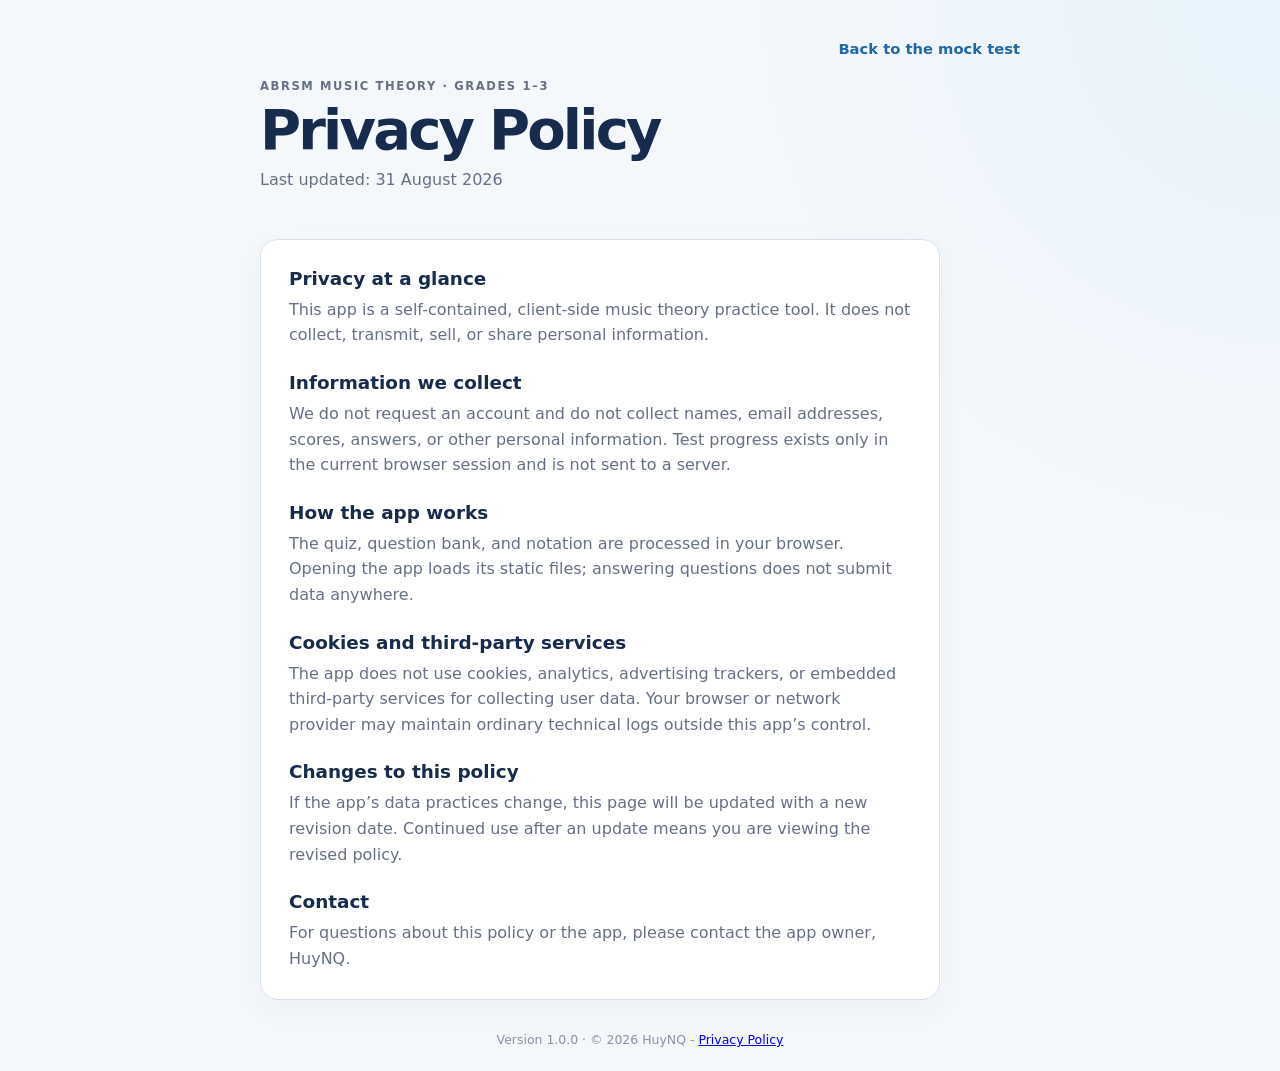
==== privacy-policy.html @ 424a358d "Add privacy policy and polished footer" ====
<!doctype html>
<html lang="en">
  <head>
    <meta charset="UTF-8" />
    <meta name="viewport" content="width=device-width, initial-scale=1.0" />
    <meta name="description" content="Privacy Policy for the ABRSM Music Theory Quiz." />
    <title>Privacy Policy · Music Theory Quiz</title>
    <link rel="stylesheet" href="styles.css" />
    <script src="app.js" defer></script>
  </head>
  <body>
    <main class="app-shell">
      <nav class="page-nav" aria-label="Primary navigation">
        <a class="text-link" href="index.html">Back to the mock test</a>
      </nav>
      <header class="bank-header">
        <p class="eyebrow">ABRSM MUSIC THEORY · GRADES 1–3</p>
        <h1>Privacy Policy</h1>
        <p>Last updated: 31 August 2026</p>
      </header>
      <article class="policy-content">
        <h2>Privacy at a glance</h2>
        <p>This app is a self-contained, client-side music theory practice tool. It does not collect, transmit, sell, or share personal information.</p>

        <h2>Information we collect</h2>
        <p>We do not request an account and do not collect names, email addresses, scores, answers, or other personal information. Test progress exists only in the current browser session and is not sent to a server.</p>

        <h2>How the app works</h2>
        <p>The quiz, question bank, and notation are processed in your browser. Opening the app loads its static files; answering questions does not submit data anywhere.</p>

        <h2>Cookies and third-party services</h2>
        <p>The app does not use cookies, analytics, advertising trackers, or embedded third-party services for collecting user data. Your browser or network provider may maintain ordinary technical logs outside this app’s control.</p>

        <h2>Changes to this policy</h2>
        <p>If the app’s data practices change, this page will be updated with a new revision date. Continued use after an update means you are viewing the revised policy.</p>

        <h2>Contact</h2>
        <p>For questions about this policy or the app, please contact the app owner, HuyNQ.</p>
      </article>
      <footer class="site-footer"><span data-app-version></span> · © 2026 HuyNQ - <a href="privacy-policy.html">Privacy Policy</a></footer>
    </main>
  </body>
</html>
---- styles.css ----
:root {
  color-scheme: light;
  --ink: #172b4d;
  --muted: #667085;
  --blue: #2367a8;
  --blue-dark: #174b7a;
  --blue-pale: #eaf3fb;
  --green: #147d64;
  --green-pale: #e8f7f1;
  --red: #b42318;
  --red-pale: #fff0ee;
  --line: #d9e2ec;
  --paper: #ffffff;
  --background: #f5f8fb;
  font-family: Inter, ui-sans-serif, system-ui, -apple-system, BlinkMacSystemFont, "Segoe UI", sans-serif;
}

* { box-sizing: border-box; }
body { margin: 0; min-width: 320px; background: radial-gradient(circle at top right, #e8f3fb 0, transparent 35rem), var(--background); color: var(--ink); }
.app-shell { width: min(760px, calc(100% - 32px)); margin: 0 auto; padding: 34px 0 24px; min-height: 100vh; display: flex; flex-direction: column; }
.site-header { display: flex; justify-content: space-between; align-items: flex-start; margin-bottom: 38px; }
.eyebrow { margin: 0 0 10px; color: var(--blue); font-size: 0.72rem; font-weight: 800; letter-spacing: 0.14em; }
h1, h2, p { margin-top: 0; }
h1 { margin-bottom: 0; font-size: clamp(2rem, 6vw, 3.5rem); line-height: 0.98; letter-spacing: -0.05em; }
.header-mark { display: grid; place-items: center; width: 48px; height: 48px; border-radius: 14px; background: var(--ink); color: #fff; font-size: 1.8rem; box-shadow: 0 12px 24px #172b4d24; }
.progress-row { display: flex; justify-content: space-between; gap: 16px; color: var(--muted); font-size: 0.88rem; font-weight: 700; margin-bottom: 10px; }
.category-selector { margin: -2px 0 16px; }
.category-selector-label { display: block; margin-bottom: 8px; color: var(--muted); font-size: 0.85rem; font-weight: 700; }
.category-buttons { display: flex; gap: 8px; }
.category-button { flex: 1; border: 1px solid var(--line); border-radius: 11px; background: #fff; color: var(--muted); padding: 11px 12px; font: inherit; font-size: 0.86rem; font-weight: 800; cursor: pointer; transition: border-color 160ms ease, background 160ms ease, color 160ms ease; }
.category-button:hover, .category-button:focus-visible { border-color: var(--blue); color: var(--blue-dark); outline: none; }
.category-button.active { border-color: var(--blue); background: var(--blue-pale); color: var(--blue-dark); }
.test-options { display: flex; align-items: center; justify-content: flex-end; gap: 14px; margin: -2px 0 16px; color: var(--muted); font-size: 0.85rem; font-weight: 700; }
.test-options label { display: flex; align-items: center; gap: 8px; }
.test-options select { border: 1px solid var(--line); border-radius: 10px; background: #fff; color: var(--ink); padding: 8px 10px; font: inherit; cursor: pointer; }
.test-options select:focus-visible { outline: 3px solid #55a3da66; outline-offset: 2px; }
.progress-track { height: 8px; overflow: hidden; border-radius: 999px; background: #dfe8f0; margin-bottom: 24px; }
.progress-bar { width: 6.67%; height: 100%; border-radius: inherit; background: linear-gradient(90deg, var(--blue), #55a3da); transition: width 260ms ease; }
.question-card { background: var(--paper); border: 1px solid var(--line); border-radius: 24px; padding: clamp(24px, 5vw, 44px); box-shadow: 0 18px 50px #1d35570f; }
.question-meta { display: flex; align-items: center; justify-content: space-between; color: var(--muted); font-size: 0.88rem; font-weight: 800; margin-bottom: 24px; }
.grade-badge { color: var(--blue-dark); background: var(--blue-pale); border-radius: 999px; padding: 7px 12px; }
.question-card h2 { max-width: 620px; margin-bottom: 28px; font-size: clamp(1.45rem, 4vw, 2.1rem); line-height: 1.18; letter-spacing: -0.03em; }
.answers { display: grid; gap: 12px; }
.answers.interval-answers { grid-template-columns: repeat(2, minmax(0, 1fr)); }
.answers.time-signature-answers { grid-template-columns: repeat(2, minmax(0, 1fr)); }
.answers.key-signature-answers { display: block; }
.answer-option { width: 100%; border: 1px solid var(--line); border-radius: 14px; background: #fff; color: var(--ink); padding: 16px 18px; text-align: left; font: inherit; font-size: 1rem; line-height: 1.35; cursor: pointer; transition: border-color 160ms ease, background 160ms ease, transform 160ms ease; }
.answer-option:hover:not(:disabled), .answer-option:focus-visible { border-color: var(--blue); background: #f7fbff; transform: translateY(-1px); outline: none; }
.answer-option.selected { border-color: var(--blue); background: var(--blue-pale); }
.answer-option.correct { border-color: var(--green); background: var(--green-pale); color: #0b5b49; }
.answer-option.incorrect { border-color: var(--red); background: var(--red-pale); color: #8c1d17; }
.answer-option:disabled { cursor: default; }
.interval-answer-option { display: grid; grid-template-columns: 28px minmax(0, 1fr); align-items: center; min-height: 112px; padding: 10px 16px; }
.time-signature-answer-option { display: grid; grid-template-columns: 28px minmax(0, 1fr); align-items: center; min-height: 112px; padding: 10px 16px; }
.answer-choice-label { align-self: start; padding-top: 8px; }
.answer-notation { min-width: 0; }
.answer-notation svg { display: block; max-width: 100%; height: auto; }
.time-signature-mark { position: relative; justify-self: center; display: inline-grid; grid-template-rows: repeat(2, auto); row-gap: 8px; align-items: center; min-width: 42px; color: currentColor; font-family: Georgia, 'Times New Roman', serif; font-size: 2.25rem; font-weight: 700; line-height: 0.78; text-align: center; }
.time-signature-mark.common-time, .time-signature-mark.alla-breve { display: block; font-size: 3.4rem; font-weight: 400; line-height: 1; }
.time-signature-mark.alla-breve::after { position: absolute; top: 4%; bottom: 4%; left: 54%; border-left: 2px solid currentColor; content: ''; }
.key-signature-builder { display: grid; gap: 16px; padding: 20px; border: 1px solid var(--line); border-radius: 14px; background: #fff; }
.key-signature-builder.correct { border-color: var(--green); background: var(--green-pale); }
.key-signature-builder.incorrect { border-color: var(--red); background: var(--red-pale); }
.key-signature-preview { overflow: hidden; border: 1px solid #e4eaf0; border-radius: 10px; background: #fbfcfd; padding: 4px 8px; color: var(--ink); }
.key-signature-preview svg { display: block; width: min(100%, 320px); height: auto; margin: 0 auto; }
.key-signature-preview line { stroke: currentColor; stroke-width: 1; }
.key-signature-clef { fill: currentColor; font-family: Bravura, 'Noto Music', 'Apple Symbols', serif; font-size: 117px; }
.key-signature-glyph { fill: currentColor; font-family: Georgia, 'Times New Roman', serif; font-size: 26px; font-weight: 700; text-anchor: middle; }
.key-signature-modes, .key-signature-notes { display: flex; flex-wrap: wrap; gap: 8px; }
.key-mode-button, .key-note-button { border: 1px solid var(--line); border-radius: 10px; background: #fff; color: var(--ink); padding: 9px 12px; font: inherit; font-weight: 800; cursor: pointer; }
.key-mode-button:hover:not(:disabled), .key-mode-button:focus-visible, .key-note-button:hover:not(:disabled), .key-note-button:focus-visible { border-color: var(--blue); background: #f7fbff; outline: none; }
.key-mode-button.selected, .key-note-button.selected { border-color: var(--blue); background: var(--blue-pale); color: var(--blue-dark); }
.key-mode-button:disabled, .key-note-button:disabled { cursor: default; }
.hide-time-signature .abcjs-time-signature, .hide-time-signature .time-signature { visibility: hidden; }
.feedback { min-height: 24px; margin: 18px 0 8px; color: var(--muted); font-size: 0.92rem; font-weight: 700; }
.feedback.good { color: var(--green); }
.feedback.bad { color: var(--red); }
.primary-button { border: 0; border-radius: 13px; background: var(--ink); color: #fff; padding: 15px 20px; font: inherit; font-weight: 800; cursor: pointer; transition: background 160ms ease, transform 160ms ease, opacity 160ms ease; }
.primary-button:hover:not(:disabled), .primary-button:focus-visible { background: var(--blue-dark); transform: translateY(-1px); outline: none; }
.primary-button:disabled { opacity: 0.45; cursor: not-allowed; }
.question-image-wrap, .question-notation-wrap { margin: -4px 0 28px; padding: 14px; border-radius: 14px; background: #fbfcfd; border: 1px solid #edf1f5; }
.question-image-wrap img { display: block; max-width: 100%; width: auto; max-height: 180px; object-fit: contain; }
.question-notation-wrap svg { display: block; max-width: 100%; height: auto; }
.question-notation-wrap .abcjs-staff path { shape-rendering: crispEdges; }
.question-notation-wrap .abcjs-notehead { paint-order: stroke; stroke: var(--paper); stroke-width: 1px; }
.hidden { display: none !important; }
.result-hero { padding: 16px 0 26px; }
.result-hero h2 { margin-bottom: 10px; font-size: clamp(2rem, 6vw, 3rem); letter-spacing: -0.05em; }
.result-summary { color: var(--muted); font-size: 1.05rem; }
.review-list { display: grid; gap: 14px; margin-bottom: 24px; }
.review-item { border: 1px solid var(--line); border-left: 4px solid var(--red); border-radius: 16px; padding: 18px; background: var(--paper); }
.review-item.correct-item { border-left-color: var(--green); }
.review-item h3 { margin: 0 0 12px; font-size: 1rem; line-height: 1.35; }
.review-item p { margin: 6px 0 0; color: var(--muted); font-size: 0.93rem; }
.review-item .review-explanation { margin-top: 12px; padding-top: 12px; border-top: 1px solid var(--line); }
.review-item strong { color: var(--ink); }
.review-image { display: block; max-width: min(100%, 240px); max-height: 130px; object-fit: contain; margin: 10px 0 14px; }
.review-notation { max-width: 280px; margin: 10px 0 14px; }
.review-notation svg { display: block; max-width: 100%; height: auto; }
.site-footer { margin-top: auto; padding-top: 32px; color: #8793a5; font-size: 0.78rem; text-align: center; }
.text-link { display: inline-block; margin-top: 6px; color: var(--blue); font-size: 0.92rem; font-weight: 800; text-decoration: none; }
.text-link:hover, .text-link:focus-visible { color: var(--blue-dark); text-decoration: underline; }
.page-nav { display: flex; justify-content: flex-end; margin-bottom: 22px; }
.bank-header { margin-bottom: 34px; }
.bank-header h1 { margin: 8px 0 12px; }
.bank-header p { max-width: 620px; color: var(--muted); }
.bank-section { margin: 0 0 42px; }
.bank-section h2 { margin: 0 0 16px; font-size: 1.45rem; }
.bank-list { display: grid; gap: 14px; }
.bank-item { padding: 22px; border: 1px solid var(--line); border-radius: 16px; background: var(--paper); box-shadow: 0 10px 28px #1d35570a; }
.bank-item h3 { margin: 0 0 12px; font-size: 1rem; line-height: 1.45; }
.bank-item p { margin: 8px 0 0; color: var(--muted); line-height: 1.55; }
.bank-item strong { color: var(--ink); }
.policy-content { max-width: 680px; padding: 28px; border: 1px solid var(--line); border-radius: 18px; background: var(--paper); box-shadow: 0 10px 28px #1d35570a; }
.policy-content h2 { margin: 0 0 8px; font-size: 1.15rem; }
.policy-content h2:not(:first-child) { margin-top: 24px; }
.policy-content p { margin: 0; color: var(--muted); line-height: 1.6; }
.bank-item img { display: block; max-width: min(100%, 440px); max-height: 200px; margin: 14px 0; object-fit: contain; }
@media (max-width: 520px) { .app-shell { width: min(100% - 22px, 760px); padding-top: 24px; } .site-header { margin-bottom: 28px; } .category-buttons { flex-direction: column; } .test-options { align-items: stretch; flex-direction: column; } .test-options label { justify-content: space-between; } .question-card { border-radius: 18px; padding: 22px 18px; } .answer-option { padding: 14px; } .answers.time-signature-answers { grid-template-columns: 1fr; } }
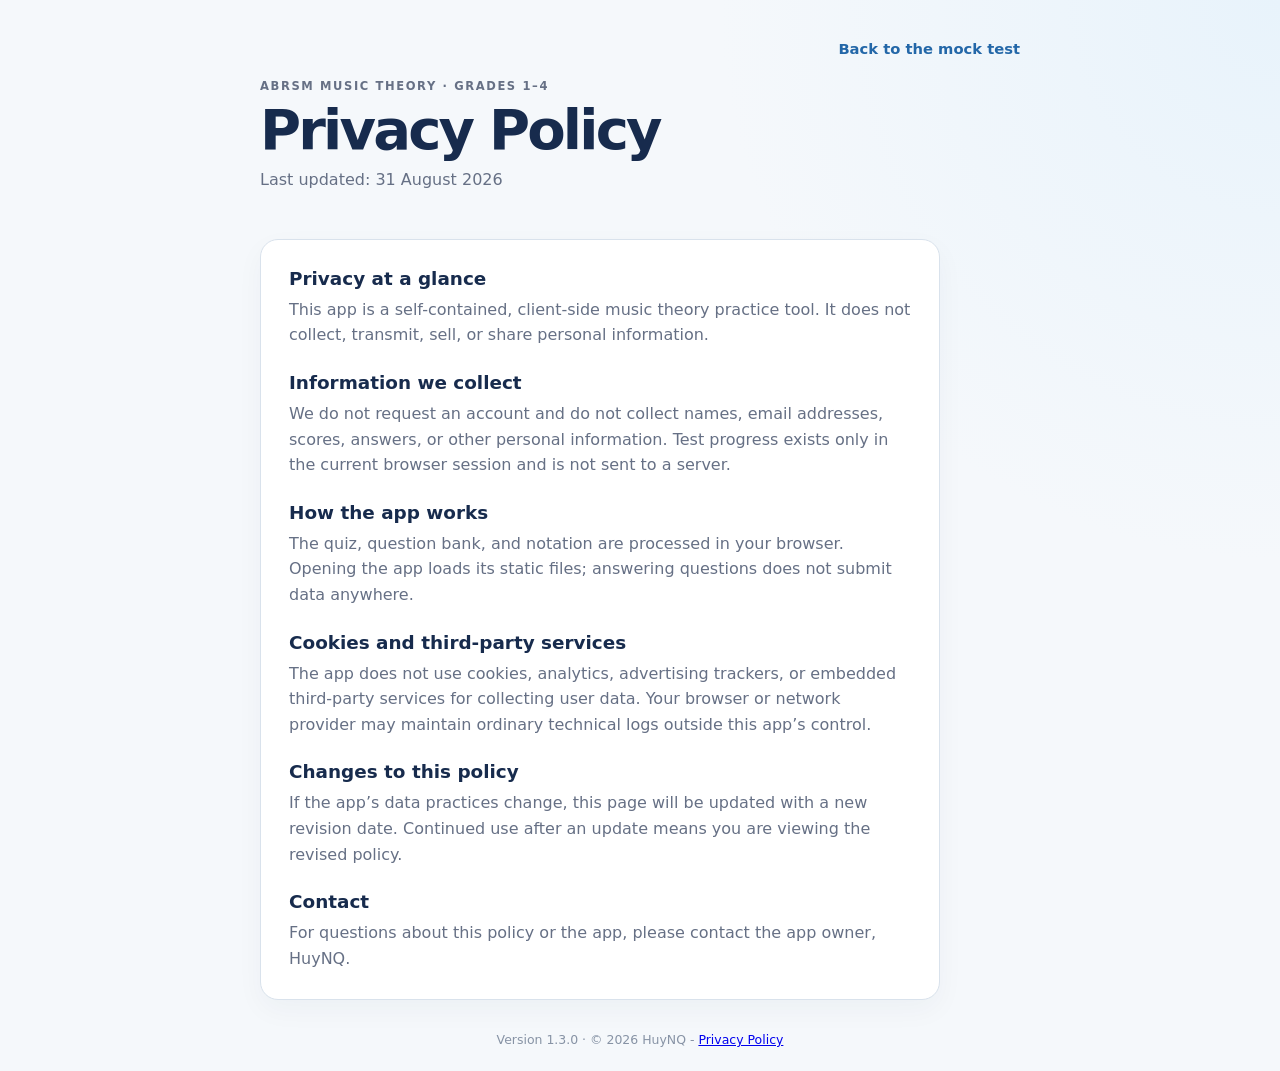
==== commit 23c752d3: "Add graded practice and Grade 4 terms" ====
--- a/privacy-policy.html
+++ b/privacy-policy.html
@@ -14,7 +14,7 @@
         <a class="text-link" href="index.html">Back to the mock test</a>
       </nav>
       <header class="bank-header">
-        <p class="eyebrow">ABRSM MUSIC THEORY · GRADES 1–3</p>
+        <p class="eyebrow">ABRSM MUSIC THEORY · GRADES 1–4</p>
         <h1>Privacy Policy</h1>
         <p>Last updated: 31 August 2026</p>
       </header>
--- a/styles.css
+++ b/styles.css
@@ -30,20 +30,39 @@
 .category-button { flex: 1; border: 1px solid var(--line); border-radius: 11px; background: #fff; color: var(--muted); padding: 11px 12px; font: inherit; font-size: 0.86rem; font-weight: 800; cursor: pointer; transition: border-color 160ms ease, background 160ms ease, color 160ms ease; }
 .category-button:hover, .category-button:focus-visible { border-color: var(--blue); color: var(--blue-dark); outline: none; }
 .category-button.active { border-color: var(--blue); background: var(--blue-pale); color: var(--blue-dark); }
+.category-button:disabled { cursor: not-allowed; opacity: 0.48; }
+.grade-selector { margin: -2px 0 16px; }
+.grade-selector-label { display: block; margin-bottom: 9px; color: var(--muted); font-size: 0.85rem; font-weight: 700; }
+.grade-dots { position: relative; display: flex; align-items: center; justify-content: space-between; width: min(100%, 330px); padding: 0 8px; }
+.grade-dots-line { position: absolute; top: 50%; right: 24px; left: 24px; z-index: 0; height: 2px; background: var(--line); transform: translateY(-50%); }
+.grade-dot { position: relative; z-index: 1; display: grid; place-items: center; width: 34px; height: 34px; border: 2px solid var(--line); border-radius: 50%; background: #fff; color: var(--muted); font: inherit; font-size: 0.8rem; font-weight: 800; cursor: pointer; transition: border-color 160ms ease, background 160ms ease, color 160ms ease, transform 160ms ease; }
+.grade-dot:hover, .grade-dot:focus-visible { border-color: var(--blue); color: var(--blue-dark); outline: none; transform: scale(1.08); }
+.grade-dot.active { border-color: var(--blue); background: var(--blue); color: #fff; box-shadow: 0 0 0 4px #2367a822; }
+.grade-selector-help { display: block; margin-top: 9px; color: var(--muted); font-size: 0.78rem; }
 .test-options { display: flex; align-items: center; justify-content: flex-end; gap: 14px; margin: -2px 0 16px; color: var(--muted); font-size: 0.85rem; font-weight: 700; }
 .test-options label { display: flex; align-items: center; gap: 8px; }
+.timer-toggle { cursor: pointer; }
+.timer-toggle input { accent-color: var(--blue); width: 16px; height: 16px; }
 .test-options select { border: 1px solid var(--line); border-radius: 10px; background: #fff; color: var(--ink); padding: 8px 10px; font: inherit; cursor: pointer; }
 .test-options select:focus-visible { outline: 3px solid #55a3da66; outline-offset: 2px; }
 .progress-track { height: 8px; overflow: hidden; border-radius: 999px; background: #dfe8f0; margin-bottom: 24px; }
 .progress-bar { width: 6.67%; height: 100%; border-radius: inherit; background: linear-gradient(90deg, var(--blue), #55a3da); transition: width 260ms ease; }
 .question-card { background: var(--paper); border: 1px solid var(--line); border-radius: 24px; padding: clamp(24px, 5vw, 44px); box-shadow: 0 18px 50px #1d35570f; }
 .question-meta { display: flex; align-items: center; justify-content: space-between; color: var(--muted); font-size: 0.88rem; font-weight: 800; margin-bottom: 24px; }
+.question-meta-right { display: flex; align-items: center; gap: 12px; }
+.question-timer { min-width: 42px; border-radius: 999px; background: var(--blue-pale); color: var(--blue-dark); padding: 7px 10px; text-align: center; font-variant-numeric: tabular-nums; }
+.question-timer.urgent { background: var(--red-pale); color: var(--red); }
 .grade-badge { color: var(--blue-dark); background: var(--blue-pale); border-radius: 999px; padding: 7px 12px; }
 .question-card h2 { max-width: 620px; margin-bottom: 28px; font-size: clamp(1.45rem, 4vw, 2.1rem); line-height: 1.18; letter-spacing: -0.03em; }
 .answers { display: grid; gap: 12px; }
 .answers.interval-answers { grid-template-columns: repeat(2, minmax(0, 1fr)); }
-.answers.time-signature-answers { grid-template-columns: repeat(2, minmax(0, 1fr)); }
+.answers.pitch-answers { grid-template-columns: repeat(4, minmax(0, 1fr)); }
+.answers.time-signature-answers { grid-template-columns: repeat(4, minmax(0, 1fr)); }
+.answers.time-classification-answers { grid-template-columns: repeat(2, minmax(0, 1fr)); }
+.answers.scale-identification-answers { grid-template-columns: repeat(2, minmax(0, 1fr)); }
+.answers.rest-identification-answers { display: block; }
 .answers.key-signature-answers { display: block; }
+.answers.tonic-triad-answers { display: block; }
 .answer-option { width: 100%; border: 1px solid var(--line); border-radius: 14px; background: #fff; color: var(--ink); padding: 16px 18px; text-align: left; font: inherit; font-size: 1rem; line-height: 1.35; cursor: pointer; transition: border-color 160ms ease, background 160ms ease, transform 160ms ease; }
 .answer-option:hover:not(:disabled), .answer-option:focus-visible { border-color: var(--blue); background: #f7fbff; transform: translateY(-1px); outline: none; }
 .answer-option.selected { border-color: var(--blue); background: var(--blue-pale); }
@@ -51,26 +70,59 @@
 .answer-option.incorrect { border-color: var(--red); background: var(--red-pale); color: #8c1d17; }
 .answer-option:disabled { cursor: default; }
 .interval-answer-option { display: grid; grid-template-columns: 28px minmax(0, 1fr); align-items: center; min-height: 112px; padding: 10px 16px; }
-.time-signature-answer-option { display: grid; grid-template-columns: 28px minmax(0, 1fr); align-items: center; min-height: 112px; padding: 10px 16px; }
+.pitch-answer-option { min-height: 58px; padding: 10px 6px; text-align: center; }
+.time-signature-answer-option { display: grid; grid-template-columns: 20px minmax(0, 1fr); align-items: center; min-height: 86px; padding: 8px; }
 .answer-choice-label { align-self: start; padding-top: 8px; }
 .answer-notation { min-width: 0; }
 .answer-notation svg { display: block; max-width: 100%; height: auto; }
-.time-signature-mark { position: relative; justify-self: center; display: inline-grid; grid-template-rows: repeat(2, auto); row-gap: 8px; align-items: center; min-width: 42px; color: currentColor; font-family: Georgia, 'Times New Roman', serif; font-size: 2.25rem; font-weight: 700; line-height: 0.78; text-align: center; }
-.time-signature-mark.common-time, .time-signature-mark.alla-breve { display: block; font-size: 3.4rem; font-weight: 400; line-height: 1; }
+.time-signature-mark { position: relative; justify-self: center; display: inline-grid; grid-template-rows: repeat(2, auto); row-gap: 6px; align-items: center; min-width: 34px; color: currentColor; font-family: Georgia, 'Times New Roman', serif; font-size: 1.8rem; font-weight: 700; line-height: 0.78; text-align: center; }
+.time-signature-mark.common-time, .time-signature-mark.alla-breve { display: block; font-size: 2.72rem; font-weight: 400; line-height: 1; }
 .time-signature-mark.alla-breve::after { position: absolute; top: 4%; bottom: 4%; left: 54%; border-left: 2px solid currentColor; content: ''; }
+.question-time-signature { display: grid; place-items: center; min-height: 150px; }
+.question-time-signature .time-signature-mark { font-size: 3.15rem; min-width: 58px; row-gap: 10px; }
+.question-time-signature .time-signature-mark.common-time, .question-time-signature .time-signature-mark.alla-breve { font-size: 4.75rem; }
 .key-signature-builder { display: grid; gap: 16px; padding: 20px; border: 1px solid var(--line); border-radius: 14px; background: #fff; }
 .key-signature-builder.correct { border-color: var(--green); background: var(--green-pale); }
 .key-signature-builder.incorrect { border-color: var(--red); background: var(--red-pale); }
 .key-signature-preview { overflow: hidden; border: 1px solid #e4eaf0; border-radius: 10px; background: #fbfcfd; padding: 4px 8px; color: var(--ink); }
-.key-signature-preview svg { display: block; width: min(100%, 320px); height: auto; margin: 0 auto; }
-.key-signature-preview line { stroke: currentColor; stroke-width: 1; }
-.key-signature-clef { fill: currentColor; font-family: Bravura, 'Noto Music', 'Apple Symbols', serif; font-size: 117px; }
-.key-signature-glyph { fill: currentColor; font-family: Georgia, 'Times New Roman', serif; font-size: 26px; font-weight: 700; text-anchor: middle; }
+.key-signature-preview svg { display: block; max-width: 100%; height: auto; }
 .key-signature-modes, .key-signature-notes { display: flex; flex-wrap: wrap; gap: 8px; }
 .key-mode-button, .key-note-button { border: 1px solid var(--line); border-radius: 10px; background: #fff; color: var(--ink); padding: 9px 12px; font: inherit; font-weight: 800; cursor: pointer; }
 .key-mode-button:hover:not(:disabled), .key-mode-button:focus-visible, .key-note-button:hover:not(:disabled), .key-note-button:focus-visible { border-color: var(--blue); background: #f7fbff; outline: none; }
 .key-mode-button.selected, .key-note-button.selected { border-color: var(--blue); background: var(--blue-pale); color: var(--blue-dark); }
 .key-mode-button:disabled, .key-note-button:disabled { cursor: default; }
+.tonic-triad-builder { display: grid; gap: 16px; padding: 20px; border: 1px solid var(--line); border-radius: 14px; background: #fff; }
+.tonic-triad-builder.correct { border-color: var(--green); background: var(--green-pale); }
+.tonic-triad-builder.incorrect { border-color: var(--red); background: var(--red-pale); }
+.triad-signature-controls { display: grid; gap: 10px; }
+.triad-chord-controls { display: grid; gap: 10px; margin: 0; padding-top: 16px; border-top: 1px solid var(--line); }
+.triad-chord-controls h3 { margin: 0; font-size: 1rem; }
+.triad-note-slots { display: grid; grid-template-columns: repeat(3, minmax(0, 1fr)); gap: 8px; }
+.triad-slot-button { min-height: 48px; border: 1px solid var(--line); border-radius: 10px; background: #fff; color: var(--ink); padding: 8px; font: inherit; font-size: 0.82rem; font-weight: 800; cursor: pointer; }
+.triad-slot-button.selected { border-color: var(--blue); background: var(--blue-pale); color: var(--blue-dark); }
+.triad-note-letters, .triad-accidental-controls { display: flex; flex-wrap: wrap; gap: 8px; }
+.triad-slot-button:hover:not(:disabled), .triad-slot-button:focus-visible { border-color: var(--blue); background: #f7fbff; outline: none; }
+.tonic-triad-builder button:disabled { cursor: default; }
+.rest-value-builder { display: grid; gap: 16px; }
+.rest-value-builder.correct, .rest-value-builder.incorrect { padding: 12px; border-radius: 12px; }
+.rest-value-builder.correct { border: 1px solid var(--green); background: var(--green-pale); }
+.rest-value-builder.incorrect { border: 1px solid var(--red); background: var(--red-pale); }
+.rest-answer-group { padding: 14px; border: 1px solid var(--line); border-radius: 14px; background: #fff; }
+.rest-answer-group h3 { margin: 0 0 8px; font-size: 1rem; }
+.rest-answer-controls { display: grid; grid-template-columns: minmax(0, 1fr) auto; align-items: center; gap: 7px; }
+.rest-duration-options { display: grid; grid-template-columns: repeat(5, minmax(0, 1fr)); gap: 6px; }
+.rest-duration-button, .rest-dot-button { border: 1px solid var(--line); border-radius: 10px; background: #fff; color: var(--ink); padding: 10px 8px; font: inherit; font-size: 0.86rem; font-weight: 800; cursor: pointer; }
+.rest-duration-button { min-height: 39px; display: flex; align-items: center; justify-content: center; padding: 3px; }
+.rest-choice-icon { display: grid; place-items: start center; width: 32px; height: 28px; overflow: hidden; }
+.rest-choice-icon img { display: block; width: 32px; height: auto; max-width: none; }
+.rest-choice-icon--quaver img { width: auto; height: 35px; }
+.rest-choice-icon--semiquaver img { width: auto; height: 34px; }
+.rest-duration-button:hover:not(:disabled), .rest-duration-button:focus-visible, .rest-dot-button:hover:not(:disabled), .rest-dot-button:focus-visible { border-color: var(--blue); background: #f7fbff; outline: none; }
+.rest-duration-button.selected, .rest-dot-button.selected { border-color: var(--blue); background: var(--blue-pale); color: var(--blue-dark); }
+.rest-dot-button { align-self: stretch; min-width: 31px; padding: 3px 6px; }
+.rest-dot-symbol { font-size: 1.35rem; line-height: 0.7; }
+.rest-duration-button:disabled, .rest-dot-button:disabled { cursor: default; }
+.question-notation-wrap .abcjs-chord { fill: var(--blue-dark); font-weight: 800; }
 .hide-time-signature .abcjs-time-signature, .hide-time-signature .time-signature { visibility: hidden; }
 .feedback { min-height: 24px; margin: 18px 0 8px; color: var(--muted); font-size: 0.92rem; font-weight: 700; }
 .feedback.good { color: var(--green); }
@@ -116,4 +168,5 @@
 .policy-content h2:not(:first-child) { margin-top: 24px; }
 .policy-content p { margin: 0; color: var(--muted); line-height: 1.6; }
 .bank-item img { display: block; max-width: min(100%, 440px); max-height: 200px; margin: 14px 0; object-fit: contain; }
-@media (max-width: 520px) { .app-shell { width: min(100% - 22px, 760px); padding-top: 24px; } .site-header { margin-bottom: 28px; } .category-buttons { flex-direction: column; } .test-options { align-items: stretch; flex-direction: column; } .test-options label { justify-content: space-between; } .question-card { border-radius: 18px; padding: 22px 18px; } .answer-option { padding: 14px; } .answers.time-signature-answers { grid-template-columns: 1fr; } }
+@media (max-width: 620px) { .rest-duration-options { grid-template-columns: repeat(2, minmax(0, 1fr)); } }
+@media (max-width: 520px) { .app-shell { width: min(100% - 22px, 760px); padding-top: 24px; } .site-header { margin-bottom: 28px; } .category-buttons { flex-direction: column; } .test-options { align-items: stretch; flex-direction: column; } .test-options label { justify-content: space-between; } .question-card { border-radius: 18px; padding: 22px 18px; } .answer-option { padding: 14px; } .pitch-answer-option, .time-signature-answer-option { padding: 6px 4px; } .answers.scale-identification-answers { grid-template-columns: 1fr; } }
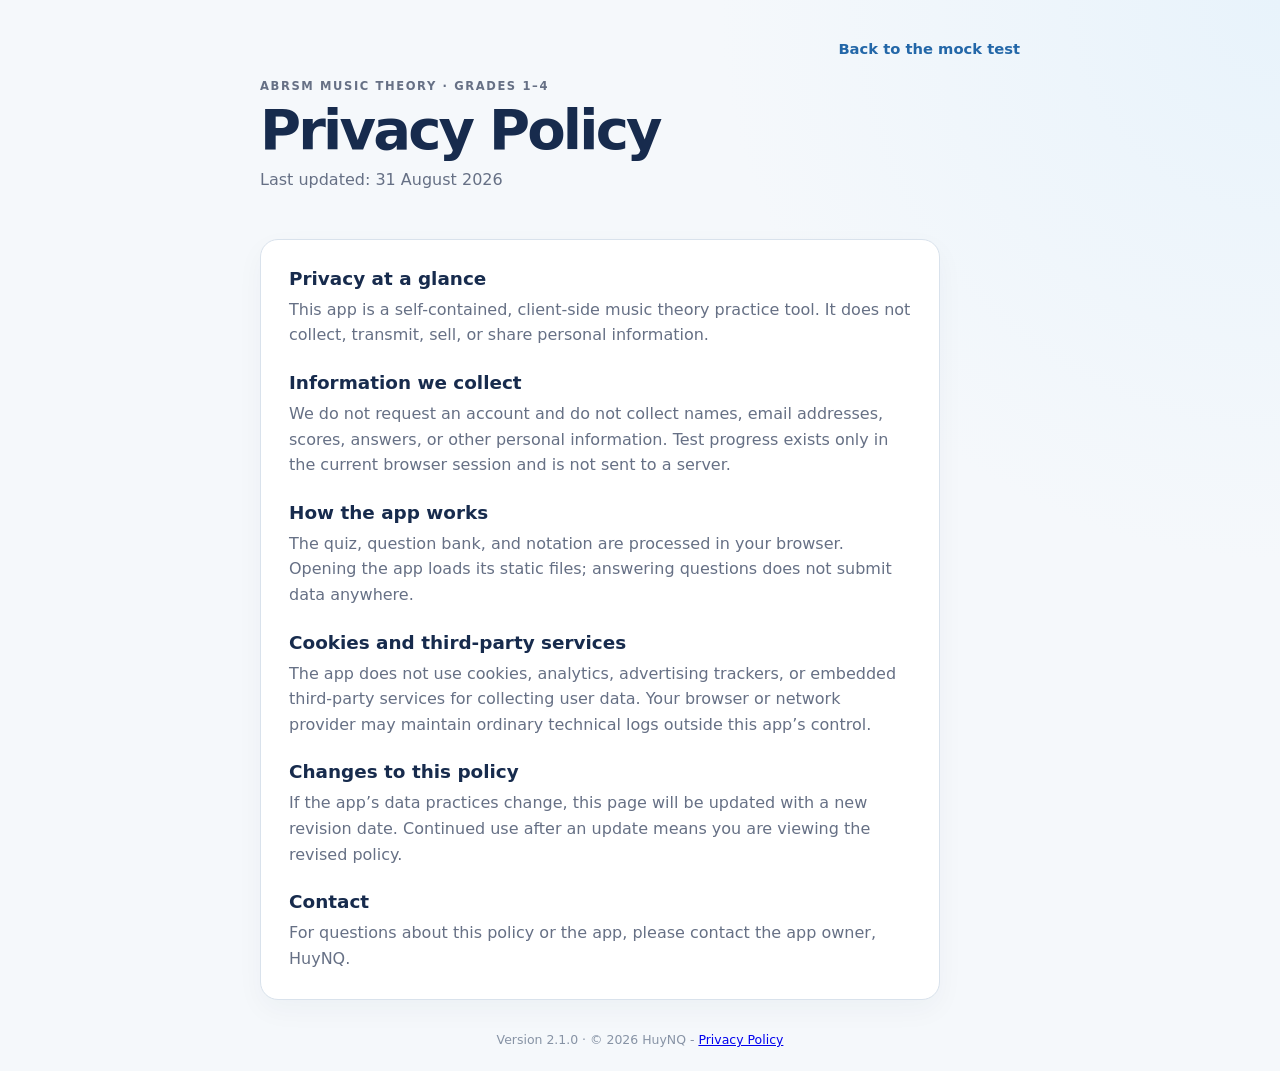
==== commit a67011f5: "Update terms and signs question graphics" ====
--- a/privacy-policy.html
+++ b/privacy-policy.html
@@ -5,8 +5,8 @@
     <meta name="viewport" content="width=device-width, initial-scale=1.0" />
     <meta name="description" content="Privacy Policy for the ABRSM Music Theory Quiz." />
     <title>Privacy Policy · Music Theory Quiz</title>
-    <link rel="stylesheet" href="styles.css" />
-    <script src="app.js" defer></script>
+    <link rel="stylesheet" href="styles.css?v=2.1.0" />
+    <script src="app.js?v=2.1.0-slur" defer></script>
   </head>
   <body>
     <main class="app-shell">
--- a/styles.css
+++ b/styles.css
@@ -18,11 +18,27 @@
 * { box-sizing: border-box; }
 body { margin: 0; min-width: 320px; background: radial-gradient(circle at top right, #e8f3fb 0, transparent 35rem), var(--background); color: var(--ink); }
 .app-shell { width: min(760px, calc(100% - 32px)); margin: 0 auto; padding: 34px 0 24px; min-height: 100vh; display: flex; flex-direction: column; }
-.site-header { display: flex; justify-content: space-between; align-items: flex-start; margin-bottom: 38px; }
+.site-header { display: flex; justify-content: space-between; align-items: flex-start; margin-bottom: 38px; gap: 20px; }
+.header-main { display: flex; min-width: 0; align-items: flex-start; gap: 12px; }
+.header-main > svg { display: none !important; width: 0; height: 0; }
+.header-tools { display: flex; align-items: flex-start; gap: 14px; }
+.settings-link { display: grid; flex: 0 0 auto; place-items: center; width: 40px; height: 40px; margin-top: 1px; border: 1px solid var(--line); border-radius: 12px; background: #fff; color: var(--muted); cursor: pointer; transition: border-color 160ms ease, background 160ms ease, color 160ms ease, transform 160ms ease; }
+.settings-link svg { width: 20px; height: 20px; fill: currentColor; }
+.settings-link:hover, .settings-link:focus-visible { border-color: var(--blue); background: var(--blue-pale); color: var(--blue-dark); outline: none; transform: translateY(-1px); }
 .eyebrow { margin: 0 0 10px; color: var(--blue); font-size: 0.72rem; font-weight: 800; letter-spacing: 0.14em; }
 h1, h2, p { margin-top: 0; }
 h1 { margin-bottom: 0; font-size: clamp(2rem, 6vw, 3.5rem); line-height: 0.98; letter-spacing: -0.05em; }
 .header-mark { display: grid; place-items: center; width: 48px; height: 48px; border-radius: 14px; background: var(--ink); color: #fff; font-size: 1.8rem; box-shadow: 0 12px 24px #172b4d24; }
+.header-nav { display: flex; flex-wrap: wrap; gap: 0 14px; align-items: center; }
+.header-nav .nav-link { border: 0; background: transparent; padding: 0; color: var(--blue); font: inherit; font-size: 0.92rem; font-weight: 800; cursor: pointer; }
+.auth-panel { display: flex; min-width: 190px; flex-direction: column; align-items: flex-end; gap: 7px; }
+.auth-status { max-width: 220px; color: var(--muted); font-size: 0.78rem; font-weight: 800; text-align: right; }
+.google-signin { min-height: 40px; }
+.secondary-button { border: 1px solid var(--line); border-radius: 9px; background: #fff; color: var(--ink); padding: 7px 11px; font: inherit; font-size: 0.78rem; font-weight: 800; cursor: pointer; }
+.secondary-button:hover, .secondary-button:focus-visible { border-color: var(--blue); color: var(--blue-dark); outline: none; }
+.auth-message { max-width: 250px; margin: 0; color: var(--muted); font-size: 0.72rem; line-height: 1.3; text-align: right; }
+.auth-message.error { color: var(--red); }
+.auth-message.success { color: var(--green); }
 .progress-row { display: flex; justify-content: space-between; gap: 16px; color: var(--muted); font-size: 0.88rem; font-weight: 700; margin-bottom: 10px; }
 .category-selector { margin: -2px 0 16px; }
 .category-selector-label { display: block; margin-bottom: 8px; color: var(--muted); font-size: 0.85rem; font-weight: 700; }
@@ -39,15 +55,46 @@
 .grade-dot:hover, .grade-dot:focus-visible { border-color: var(--blue); color: var(--blue-dark); outline: none; transform: scale(1.08); }
 .grade-dot.active { border-color: var(--blue); background: var(--blue); color: #fff; box-shadow: 0 0 0 4px #2367a822; }
 .grade-selector-help { display: block; margin-top: 9px; color: var(--muted); font-size: 0.78rem; }
-.test-options { display: flex; align-items: center; justify-content: flex-end; gap: 14px; margin: -2px 0 16px; color: var(--muted); font-size: 0.85rem; font-weight: 700; }
+.test-options { display: flex; flex-direction: column; align-items: flex-end; justify-content: center; gap: 8px; margin: 0; color: var(--muted); font-size: 0.85rem; font-weight: 700; }
 .test-options label { display: flex; align-items: center; gap: 8px; }
 .timer-toggle { cursor: pointer; }
 .timer-toggle input { accent-color: var(--blue); width: 16px; height: 16px; }
 .test-options select { border: 1px solid var(--line); border-radius: 10px; background: #fff; color: var(--ink); padding: 8px 10px; font: inherit; cursor: pointer; }
 .test-options select:focus-visible { outline: 3px solid #55a3da66; outline-offset: 2px; }
+.settings-toolbar { margin-bottom: 20px; }
+.back-button { border: 0; background: transparent; color: var(--blue); padding: 0; font: inherit; font-size: 0.9rem; font-weight: 800; cursor: pointer; }
+.back-button:hover, .back-button:focus-visible { color: var(--blue-dark); text-decoration: underline; outline: none; }
+.settings-heading { margin-bottom: 24px; }
+.settings-heading h2 { margin: 0 0 8px; font-size: clamp(2rem, 6vw, 3rem); letter-spacing: -0.05em; }
+.settings-heading p:last-child { margin: 0; color: var(--muted); }
+.settings-card { display: grid; gap: 26px; padding: clamp(22px, 5vw, 34px); border: 1px solid var(--line); border-radius: 20px; background: var(--paper); box-shadow: 0 18px 50px #1d35570f; }
+.settings-card .grade-selector { margin: 0; }
+.settings-card .grade-dots { width: min(100%, 420px); }
+.settings-card .test-options { align-items: flex-start; justify-content: flex-start; padding-top: 18px; border-top: 1px solid var(--line); }
+.settings-note { margin: 0; color: var(--muted); font-size: 0.82rem; line-height: 1.45; }
+.history-toolbar { margin-bottom: 20px; }
+.history-heading { margin-bottom: 24px; }
+.history-heading h2 { margin: 0 0 8px; font-size: clamp(2rem, 6vw, 3rem); letter-spacing: -0.05em; }
+.history-heading p:last-child { margin: 0; color: var(--muted); }
+.history-list { display: grid; gap: 14px; }
+.history-empty { padding: 26px; border: 1px dashed var(--line); border-radius: 16px; background: var(--paper); color: var(--muted); }
+.history-empty h3 { margin: 0 0 8px; color: var(--ink); font-size: 1.05rem; }
+.history-empty p { margin: 0; line-height: 1.5; }
+.history-card { position: relative; }
+.history-card .history-tag { display: inline-block; margin-top: 12px; border-radius: 999px; background: var(--red-pale); color: var(--red); padding: 5px 9px; font-size: 0.72rem; font-weight: 800; }
+.history-notation { max-width: min(100%, 420px); }
+.skill-card { display: grid; gap: 15px; padding: 20px; border: 1px solid var(--line); border-radius: 16px; background: var(--paper); box-shadow: 0 10px 28px #1d35570a; }
+.skill-card-heading { display: flex; justify-content: space-between; align-items: flex-start; gap: 16px; }
+.skill-card-heading h3 { margin: 0; font-size: 1.05rem; line-height: 1.35; }
+.skill-card-heading p { margin: 3px 0 0; color: var(--muted); font-size: 0.82rem; text-align: right; }
+.skill-metrics { display: flex; flex-wrap: wrap; gap: 8px 18px; color: var(--muted); font-size: 0.86rem; }
+.skill-metrics strong { color: var(--ink); font-size: 1.05rem; }
+.history-action { justify-self: start; }
 .progress-track { height: 8px; overflow: hidden; border-radius: 999px; background: #dfe8f0; margin-bottom: 24px; }
 .progress-bar { width: 6.67%; height: 100%; border-radius: inherit; background: linear-gradient(90deg, var(--blue), #55a3da); transition: width 260ms ease; }
-.question-card { background: var(--paper); border: 1px solid var(--line); border-radius: 24px; padding: clamp(24px, 5vw, 44px); box-shadow: 0 18px 50px #1d35570f; }
+.question-card { background: var(--paper); border: 1px solid var(--line); border-radius: 24px; padding: clamp(24px, 5vw, 44px); box-shadow: 0 18px 50px #1d35570f; transition: border-color 120ms ease, box-shadow 120ms ease; }
+.question-card.answer-flash-correct { border-color: var(--green); box-shadow: 0 0 0 3px var(--green-pale), 0 18px 50px #1d35570f; }
+.question-card.answer-flash-incorrect { border-color: var(--red); box-shadow: 0 0 0 3px var(--red-pale), 0 18px 50px #1d35570f; }
 .question-meta { display: flex; align-items: center; justify-content: space-between; color: var(--muted); font-size: 0.88rem; font-weight: 800; margin-bottom: 24px; }
 .question-meta-right { display: flex; align-items: center; gap: 12px; }
 .question-timer { min-width: 42px; border-radius: 999px; background: var(--blue-pale); color: var(--blue-dark); padding: 7px 10px; text-align: center; font-variant-numeric: tabular-nums; }
@@ -58,6 +105,7 @@
 .answers.interval-answers { grid-template-columns: repeat(2, minmax(0, 1fr)); }
 .answers.pitch-answers { grid-template-columns: repeat(4, minmax(0, 1fr)); }
 .answers.time-signature-answers { grid-template-columns: repeat(4, minmax(0, 1fr)); }
+.answers.irregular-division-answers { grid-template-columns: repeat(2, minmax(0, 1fr)); }
 .answers.time-classification-answers { grid-template-columns: repeat(2, minmax(0, 1fr)); }
 .answers.scale-identification-answers { grid-template-columns: repeat(2, minmax(0, 1fr)); }
 .answers.rest-identification-answers { display: block; }
@@ -72,6 +120,7 @@
 .interval-answer-option { display: grid; grid-template-columns: 28px minmax(0, 1fr); align-items: center; min-height: 112px; padding: 10px 16px; }
 .pitch-answer-option { min-height: 58px; padding: 10px 6px; text-align: center; }
 .time-signature-answer-option { display: grid; grid-template-columns: 20px minmax(0, 1fr); align-items: center; min-height: 86px; padding: 8px; }
+.irregular-division-answer-option { min-height: 70px; padding: 12px 14px; font-size: clamp(0.9rem, 2.4vw, 1rem); }
 .answer-choice-label { align-self: start; padding-top: 8px; }
 .answer-notation { min-width: 0; }
 .answer-notation svg { display: block; max-width: 100%; height: auto; }
@@ -124,18 +173,22 @@
 .rest-duration-button:disabled, .rest-dot-button:disabled { cursor: default; }
 .question-notation-wrap .abcjs-chord { fill: var(--blue-dark); font-weight: 800; }
 .hide-time-signature .abcjs-time-signature, .hide-time-signature .time-signature { visibility: hidden; }
-.feedback { min-height: 24px; margin: 18px 0 8px; color: var(--muted); font-size: 0.92rem; font-weight: 700; }
+.feedback { display: none; min-height: 24px; margin: 18px 0 8px; color: var(--muted); font-size: 0.92rem; font-weight: 700; }
 .feedback.good { color: var(--green); }
 .feedback.bad { color: var(--red); }
 .primary-button { border: 0; border-radius: 13px; background: var(--ink); color: #fff; padding: 15px 20px; font: inherit; font-weight: 800; cursor: pointer; transition: background 160ms ease, transform 160ms ease, opacity 160ms ease; }
+.question-card > .primary-button { margin-top: 20px; }
 .primary-button:hover:not(:disabled), .primary-button:focus-visible { background: var(--blue-dark); transform: translateY(-1px); outline: none; }
 .primary-button:disabled { opacity: 0.45; cursor: not-allowed; }
-.question-image-wrap, .question-notation-wrap { margin: -4px 0 28px; padding: 14px; border-radius: 14px; background: #fbfcfd; border: 1px solid #edf1f5; }
+.question-image-wrap, .question-notation-wrap { margin: -4px 0 28px; padding: 14px; border-radius: 14px; background: #fbfcfd; border: 1px solid #edf1f5; min-width: 0; }
 .question-image-wrap img { display: block; max-width: 100%; width: auto; max-height: 180px; object-fit: contain; }
-.question-notation-wrap svg { display: block; max-width: 100%; height: auto; }
+.question-notation-wrap { overflow-x: auto; overflow-y: visible; -webkit-overflow-scrolling: touch; }
+.question-notation-wrap > div { min-width: 0; width: 100%; }
+.question-notation-wrap svg { display: block; width: 100%; max-width: 100%; height: auto; }
 .question-notation-wrap .abcjs-staff path { shape-rendering: crispEdges; }
 .question-notation-wrap .abcjs-notehead { paint-order: stroke; stroke: var(--paper); stroke-width: 1px; }
 .hidden { display: none !important; }
+.visually-hidden { position: absolute; width: 1px; height: 1px; padding: 0; margin: -1px; overflow: hidden; clip: rect(0, 0, 0, 0); white-space: nowrap; border: 0; }
 .result-hero { padding: 16px 0 26px; }
 .result-hero h2 { margin-bottom: 10px; font-size: clamp(2rem, 6vw, 3rem); letter-spacing: -0.05em; }
 .result-summary { color: var(--muted); font-size: 1.05rem; }
@@ -156,8 +209,14 @@
 .bank-header { margin-bottom: 34px; }
 .bank-header h1 { margin: 8px 0 12px; }
 .bank-header p { max-width: 620px; color: var(--muted); }
-.bank-section { margin: 0 0 42px; }
-.bank-section h2 { margin: 0 0 16px; font-size: 1.45rem; }
+.bank-tabs { display: flex; gap: 8px; overflow-x: auto; margin: 0 0 20px; padding: 2px; scrollbar-width: thin; }
+.bank-tab { flex: 1 0 102px; border: 1px solid var(--line); border-radius: 999px; background: #fff; color: var(--muted); padding: 10px 14px; font: inherit; font-size: 0.86rem; font-weight: 800; cursor: pointer; }
+.bank-tab:hover, .bank-tab:focus-visible { border-color: var(--blue); color: var(--blue-dark); outline: none; }
+.bank-tab[aria-selected="true"] { border-color: var(--blue); background: var(--blue); color: #fff; }
+.bank-panel { margin: 0 0 42px; }
+.bank-panel h2 { margin: 0; font-size: 1.45rem; }
+.bank-count { margin: 6px 0 16px; color: var(--muted); font-size: 0.88rem; font-weight: 700; }
+.bank-empty { margin: 0; padding: 22px; border: 1px dashed var(--line); border-radius: 16px; background: #fff; color: var(--muted); }
 .bank-list { display: grid; gap: 14px; }
 .bank-item { padding: 22px; border: 1px solid var(--line); border-radius: 16px; background: var(--paper); box-shadow: 0 10px 28px #1d35570a; }
 .bank-item h3 { margin: 0 0 12px; font-size: 1rem; line-height: 1.45; }
@@ -169,4 +228,6 @@
 .policy-content p { margin: 0; color: var(--muted); line-height: 1.6; }
 .bank-item img { display: block; max-width: min(100%, 440px); max-height: 200px; margin: 14px 0; object-fit: contain; }
 @media (max-width: 620px) { .rest-duration-options { grid-template-columns: repeat(2, minmax(0, 1fr)); } }
-@media (max-width: 520px) { .app-shell { width: min(100% - 22px, 760px); padding-top: 24px; } .site-header { margin-bottom: 28px; } .category-buttons { flex-direction: column; } .test-options { align-items: stretch; flex-direction: column; } .test-options label { justify-content: space-between; } .question-card { border-radius: 18px; padding: 22px 18px; } .answer-option { padding: 14px; } .pitch-answer-option, .time-signature-answer-option { padding: 6px 4px; } .answers.scale-identification-answers { grid-template-columns: 1fr; } }
+@media (max-width: 720px) { .settings-card .test-options { margin-top: 0; } }
+@media (max-width: 560px) { .site-header { align-items: flex-start; } .header-tools { align-items: flex-start; gap: 8px; } .auth-panel { min-width: 0; } .auth-status, .auth-message { max-width: 160px; font-size: 0.68rem; } .header-mark { width: 40px; height: 40px; font-size: 1.5rem; } .header-nav { gap: 0 10px; } .header-nav .nav-link { font-size: 0.82rem; } .skill-card-heading { display: block; } .skill-card-heading p { margin-top: 6px; text-align: left; } }
+@media (max-width: 520px) { .app-shell { width: min(100% - 22px, 760px); padding-top: 24px; } .site-header { margin-bottom: 28px; } .category-buttons { flex-direction: column; } .test-options { align-items: stretch; flex-direction: column; } .test-options label { justify-content: space-between; } .question-card { border-radius: 18px; padding: 22px 18px; } .answer-option { padding: 14px; } .pitch-answer-option, .time-signature-answer-option { padding: 6px 4px; } .answers.scale-identification-answers { grid-template-columns: 1fr; } .irregular-division-answer-option { padding: 10px 12px; } }
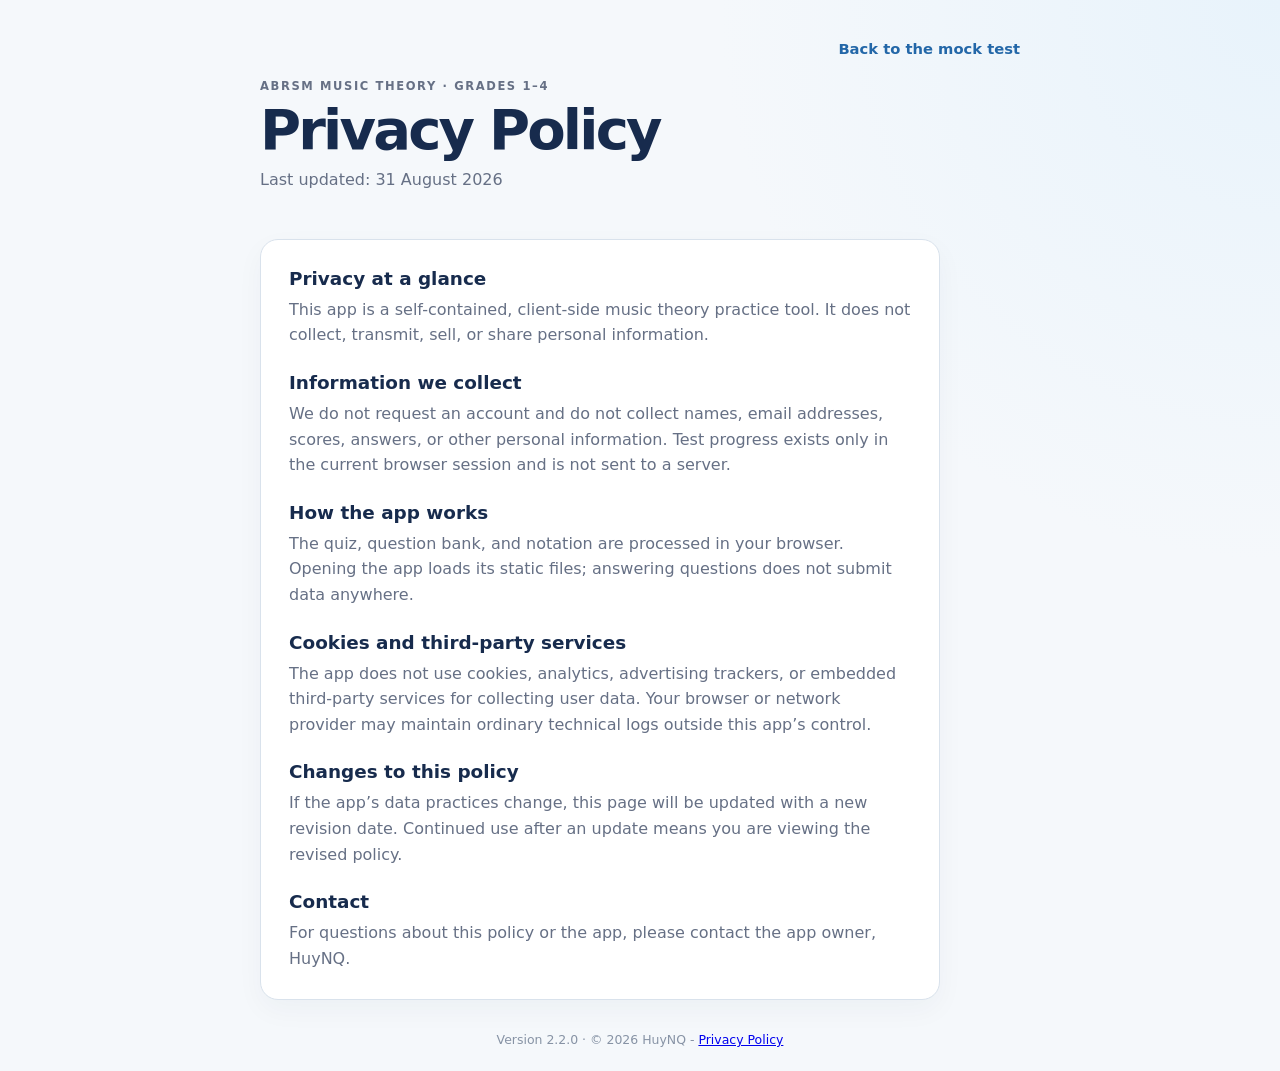
==== commit bdd2ae32: "Add explanation-first practice mode" ====
--- a/privacy-policy.html
+++ b/privacy-policy.html
@@ -5,8 +5,8 @@
     <meta name="viewport" content="width=device-width, initial-scale=1.0" />
     <meta name="description" content="Privacy Policy for the ABRSM Music Theory Quiz." />
     <title>Privacy Policy · Music Theory Quiz</title>
-    <link rel="stylesheet" href="styles.css?v=2.1.0" />
-    <script src="app.js?v=2.1.0-slur" defer></script>
+    <link rel="stylesheet" href="styles.css?v=2.2.0" />
+    <script src="app.js?v=2.2.0" defer></script>
   </head>
   <body>
     <main class="app-shell">
--- a/styles.css
+++ b/styles.css
@@ -72,6 +72,24 @@
 .settings-card .grade-dots { width: min(100%, 420px); }
 .settings-card .test-options { align-items: flex-start; justify-content: flex-start; padding-top: 18px; border-top: 1px solid var(--line); }
 .settings-note { margin: 0; color: var(--muted); font-size: 0.82rem; line-height: 1.45; }
+.practice-mode-setting { display: flex; align-items: center; justify-content: space-between; gap: 20px; padding-top: 18px; border-top: 1px solid var(--line); }
+.practice-mode-copy { display: grid; gap: 4px; }
+.practice-mode-copy strong { color: var(--ink); font-size: 0.94rem; }
+.practice-mode-copy span { color: var(--muted); font-size: 0.86rem; line-height: 1.4; }
+.setting-switch { display: inline-flex; flex: 0 0 auto; align-items: center; gap: 9px; border: 0; background: transparent; color: var(--muted); padding: 4px 0 4px 8px; font: inherit; font-size: 0.82rem; font-weight: 800; cursor: pointer; }
+.setting-switch-track { display: inline-flex; align-items: center; width: 42px; height: 24px; padding: 3px; border-radius: 999px; background: #a0a9b8; transition: background 160ms ease; }
+.setting-switch-thumb { width: 18px; height: 18px; border-radius: 50%; background: #fff; box-shadow: 0 1px 3px #0002; transition: transform 160ms ease; }
+.setting-switch.active { color: var(--blue-dark); }
+.setting-switch.active .setting-switch-track { background: var(--blue); }
+.setting-switch.active .setting-switch-thumb { transform: translateX(18px); }
+.setting-switch:focus-visible { outline: 3px solid #55a3da66; outline-offset: 3px; border-radius: 6px; }
+.practice-explanation { margin-top: 16px; padding: clamp(20px, 4vw, 28px); border: 1px solid var(--line); border-radius: 20px; background: var(--paper); box-shadow: 0 18px 50px #1d35570f; }
+.practice-explanation h2 { margin: 0 0 12px; font-size: 1.35rem; }
+.practice-result-good { color: var(--green); }
+.practice-result-bad { color: var(--red); }
+.practice-explanation p { margin-bottom: 10px; line-height: 1.55; }
+.practice-explanation-copy { margin-bottom: 0; }
+.practice-explanation .primary-button { margin-top: 18px; }
 .history-toolbar { margin-bottom: 20px; }
 .history-heading { margin-bottom: 24px; }
 .history-heading h2 { margin: 0 0 8px; font-size: clamp(2rem, 6vw, 3rem); letter-spacing: -0.05em; }
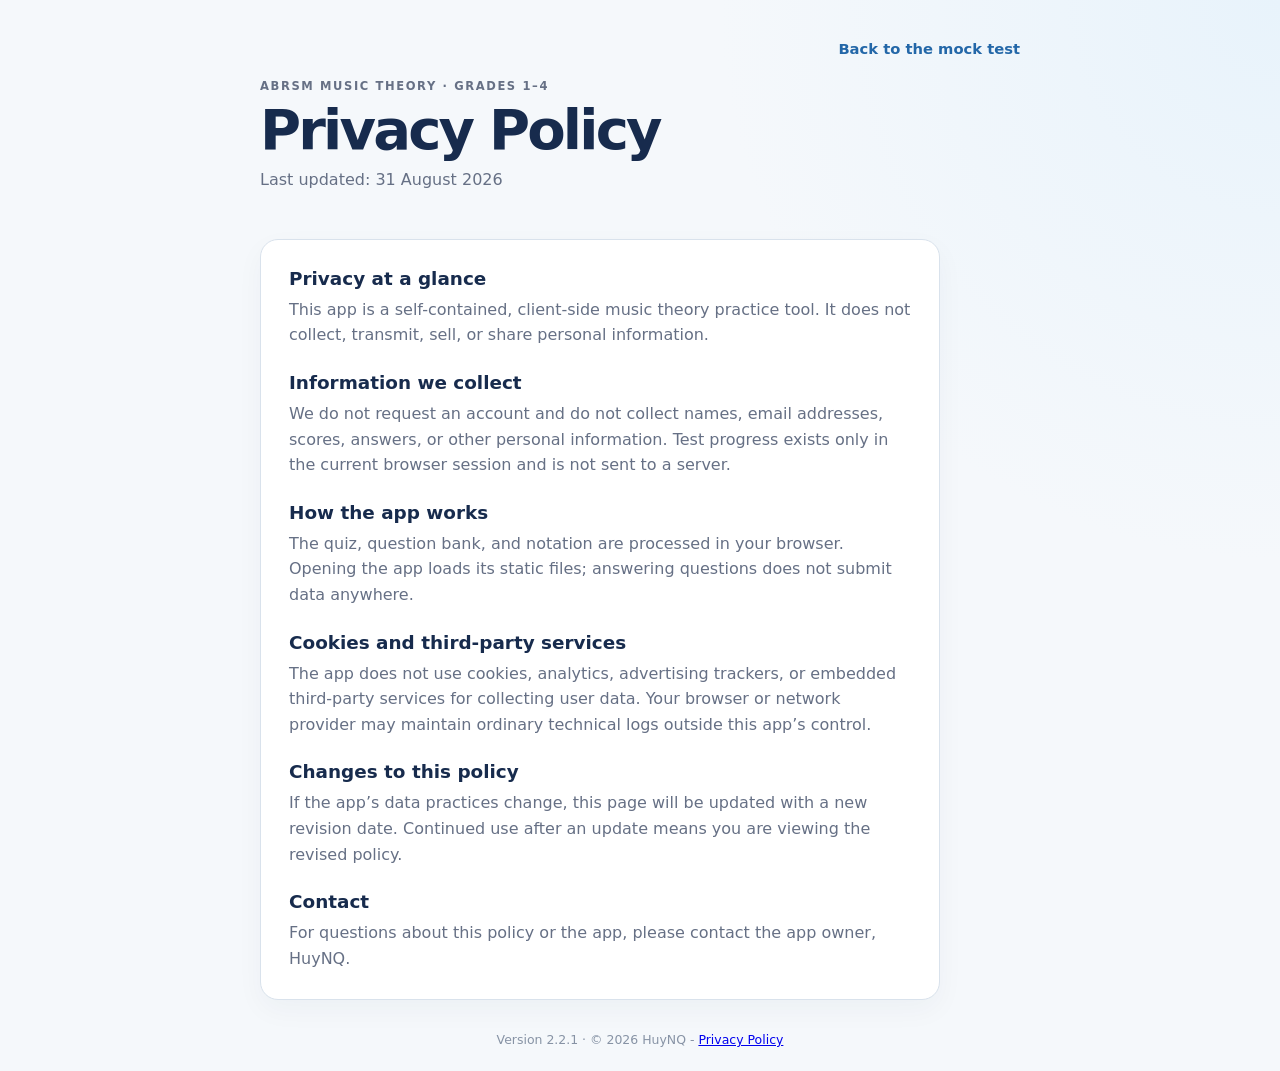
==== commit 5e39e6ce: "Release v2.2.1: notation visibility and app modules" ====
--- a/privacy-policy.html
+++ b/privacy-policy.html
@@ -5,8 +5,13 @@
     <meta name="viewport" content="width=device-width, initial-scale=1.0" />
     <meta name="description" content="Privacy Policy for the ABRSM Music Theory Quiz." />
     <title>Privacy Policy · Music Theory Quiz</title>
-    <link rel="stylesheet" href="styles.css?v=2.2.0" />
-    <script src="app.js?v=2.2.0" defer></script>
+    <link rel="stylesheet" href="styles.css?v=2.2.1" />
+    <script type="module">
+      import { APP_VERSION } from './js/config.js';
+      document.querySelectorAll('[data-app-version]').forEach((element) => {
+        element.textContent = APP_VERSION;
+      });
+    </script>
   </head>
   <body>
     <main class="app-shell">
--- a/styles.css
+++ b/styles.css
@@ -141,7 +141,7 @@
 .irregular-division-answer-option { min-height: 70px; padding: 12px 14px; font-size: clamp(0.9rem, 2.4vw, 1rem); }
 .answer-choice-label { align-self: start; padding-top: 8px; }
 .answer-notation { min-width: 0; }
-.answer-notation svg { display: block; max-width: 100%; height: auto; }
+.answer-notation svg, .question-notation-wrap svg, .review-notation svg, .key-signature-preview svg { display: block; max-width: 100%; height: auto; }
 .time-signature-mark { position: relative; justify-self: center; display: inline-grid; grid-template-rows: repeat(2, auto); row-gap: 6px; align-items: center; min-width: 34px; color: currentColor; font-family: Georgia, 'Times New Roman', serif; font-size: 1.8rem; font-weight: 700; line-height: 0.78; text-align: center; }
 .time-signature-mark.common-time, .time-signature-mark.alla-breve { display: block; font-size: 2.72rem; font-weight: 400; line-height: 1; }
 .time-signature-mark.alla-breve::after { position: absolute; top: 4%; bottom: 4%; left: 54%; border-left: 2px solid currentColor; content: ''; }
@@ -152,7 +152,6 @@
 .key-signature-builder.correct { border-color: var(--green); background: var(--green-pale); }
 .key-signature-builder.incorrect { border-color: var(--red); background: var(--red-pale); }
 .key-signature-preview { overflow: hidden; border: 1px solid #e4eaf0; border-radius: 10px; background: #fbfcfd; padding: 4px 8px; color: var(--ink); }
-.key-signature-preview svg { display: block; max-width: 100%; height: auto; }
 .key-signature-modes, .key-signature-notes { display: flex; flex-wrap: wrap; gap: 8px; }
 .key-mode-button, .key-note-button { border: 1px solid var(--line); border-radius: 10px; background: #fff; color: var(--ink); padding: 9px 12px; font: inherit; font-weight: 800; cursor: pointer; }
 .key-mode-button:hover:not(:disabled), .key-mode-button:focus-visible, .key-note-button:hover:not(:disabled), .key-note-button:focus-visible { border-color: var(--blue); background: #f7fbff; outline: none; }
@@ -202,9 +201,7 @@
 .question-image-wrap img { display: block; max-width: 100%; width: auto; max-height: 180px; object-fit: contain; }
 .question-notation-wrap { overflow-x: auto; overflow-y: visible; -webkit-overflow-scrolling: touch; }
 .question-notation-wrap > div { min-width: 0; width: 100%; }
-.question-notation-wrap svg { display: block; width: 100%; max-width: 100%; height: auto; }
-.question-notation-wrap .abcjs-staff path { shape-rendering: crispEdges; }
-.question-notation-wrap .abcjs-notehead { paint-order: stroke; stroke: var(--paper); stroke-width: 1px; }
+.question-notation-wrap .abcjs-staff path, .answer-notation .abcjs-staff path, .review-notation .abcjs-staff path, .key-signature-preview .abcjs-staff path { stroke: currentColor; stroke-width: 0.5px; }
 .hidden { display: none !important; }
 .visually-hidden { position: absolute; width: 1px; height: 1px; padding: 0; margin: -1px; overflow: hidden; clip: rect(0, 0, 0, 0); white-space: nowrap; border: 0; }
 .result-hero { padding: 16px 0 26px; }
@@ -219,7 +216,6 @@
 .review-item strong { color: var(--ink); }
 .review-image { display: block; max-width: min(100%, 240px); max-height: 130px; object-fit: contain; margin: 10px 0 14px; }
 .review-notation { max-width: 280px; margin: 10px 0 14px; }
-.review-notation svg { display: block; max-width: 100%; height: auto; }
 .site-footer { margin-top: auto; padding-top: 32px; color: #8793a5; font-size: 0.78rem; text-align: center; }
 .text-link { display: inline-block; margin-top: 6px; color: var(--blue); font-size: 0.92rem; font-weight: 800; text-decoration: none; }
 .text-link:hover, .text-link:focus-visible { color: var(--blue-dark); text-decoration: underline; }
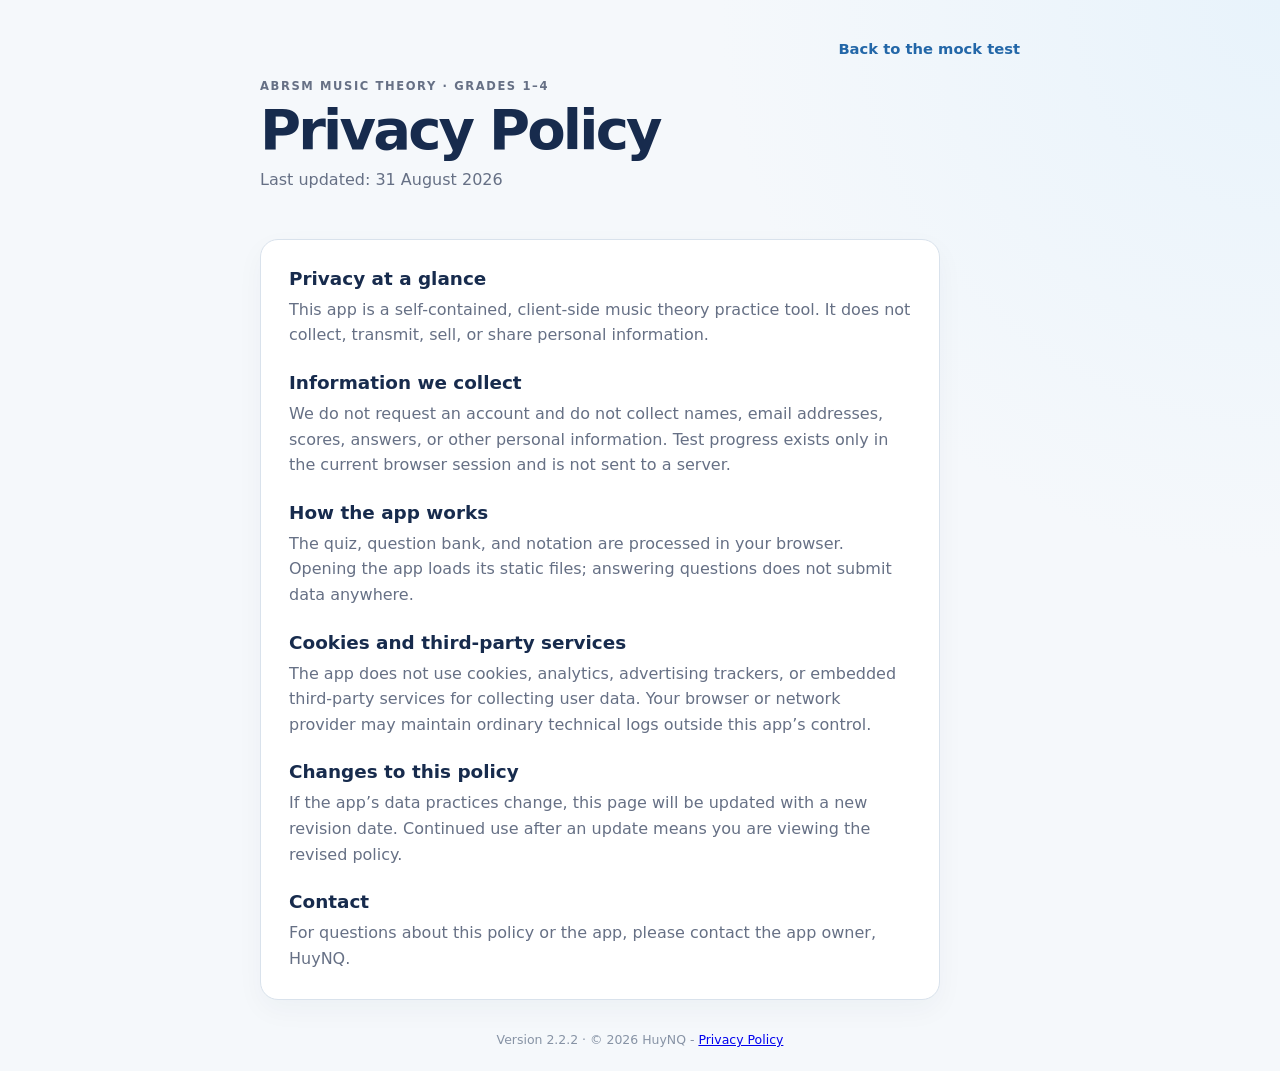
==== commit 1c714fd5: "Release v2.2.2: restore practice history views" ====
--- a/privacy-policy.html
+++ b/privacy-policy.html
@@ -5,7 +5,7 @@
     <meta name="viewport" content="width=device-width, initial-scale=1.0" />
     <meta name="description" content="Privacy Policy for the ABRSM Music Theory Quiz." />
     <title>Privacy Policy · Music Theory Quiz</title>
-    <link rel="stylesheet" href="styles.css?v=2.2.1" />
+    <link rel="stylesheet" href="styles.css?v=2.2.2" />
     <script type="module">
       import { APP_VERSION } from './js/config.js';
       document.querySelectorAll('[data-app-version]').forEach((element) => {
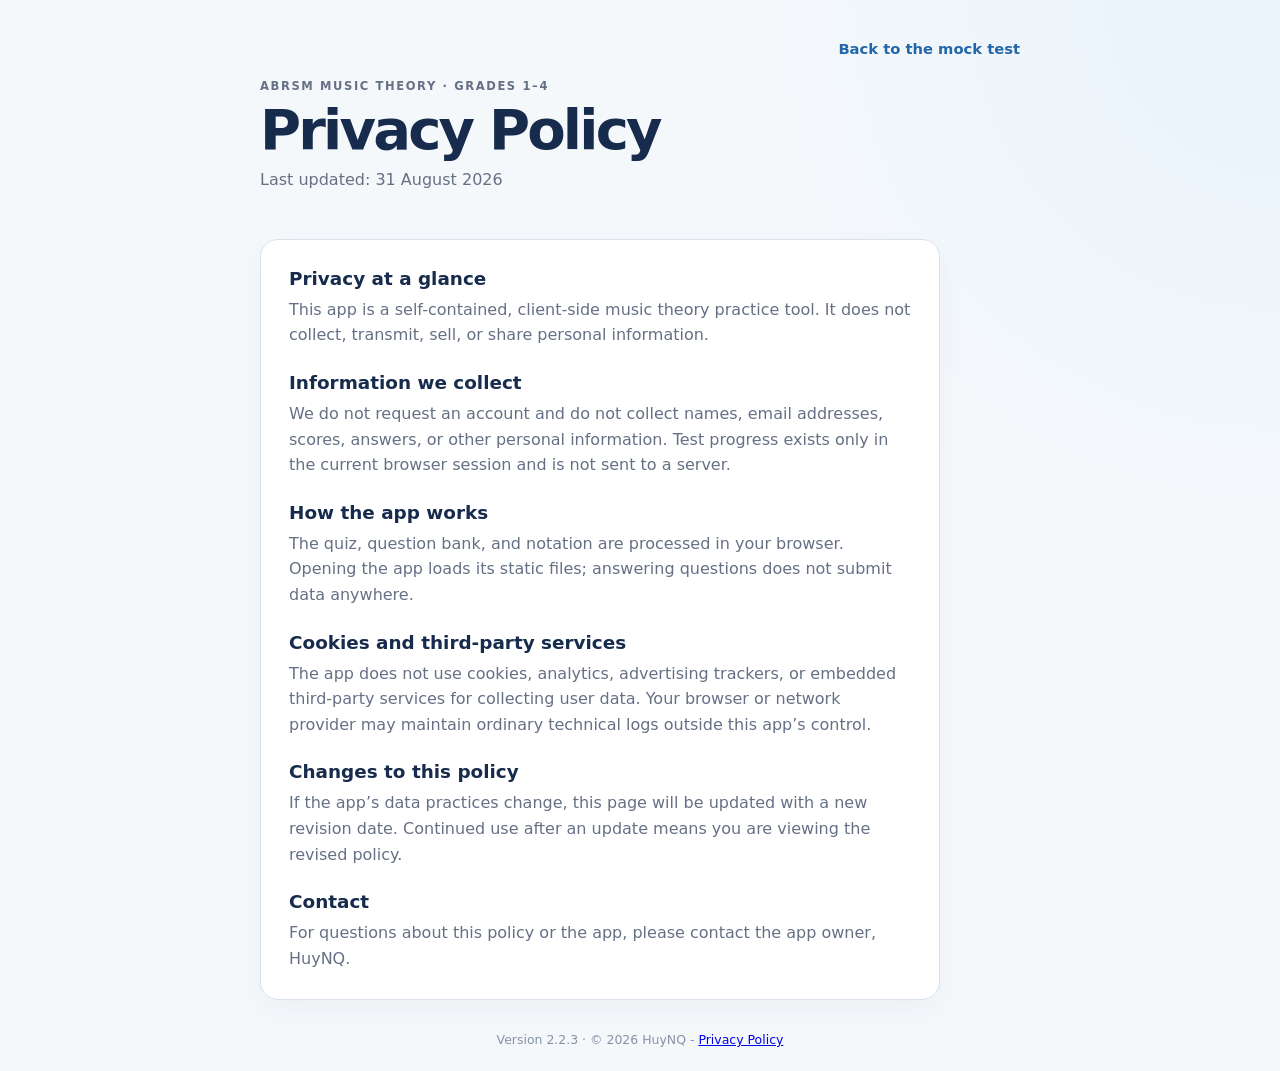
==== commit 1c9f1204: "Release v2.2.3: fix mobile notation and compact categories" ====
--- a/privacy-policy.html
+++ b/privacy-policy.html
@@ -5,7 +5,7 @@
     <meta name="viewport" content="width=device-width, initial-scale=1.0" />
     <meta name="description" content="Privacy Policy for the ABRSM Music Theory Quiz." />
     <title>Privacy Policy · Music Theory Quiz</title>
-    <link rel="stylesheet" href="styles.css?v=2.2.2" />
+    <link rel="stylesheet" href="styles.css?v=2.2.3" />
     <script type="module">
       import { APP_VERSION } from './js/config.js';
       document.querySelectorAll('[data-app-version]').forEach((element) => {
--- a/styles.css
+++ b/styles.css
@@ -241,7 +241,11 @@
 .policy-content h2:not(:first-child) { margin-top: 24px; }
 .policy-content p { margin: 0; color: var(--muted); line-height: 1.6; }
 .bank-item img { display: block; max-width: min(100%, 440px); max-height: 200px; margin: 14px 0; object-fit: contain; }
-@media (max-width: 620px) { .rest-duration-options { grid-template-columns: repeat(2, minmax(0, 1fr)); } }
+@media (max-width: 620px) {
+  .category-buttons { display: grid; grid-template-columns: repeat(2, minmax(0, 1fr)); gap: 8px; }
+  .category-button { min-width: 0; min-height: 44px; padding: 8px 10px; font-size: 0.8rem; line-height: 1.25; }
+  .rest-duration-options { grid-template-columns: repeat(2, minmax(0, 1fr)); }
+}
 @media (max-width: 720px) { .settings-card .test-options { margin-top: 0; } }
 @media (max-width: 560px) { .site-header { align-items: flex-start; } .header-tools { align-items: flex-start; gap: 8px; } .auth-panel { min-width: 0; } .auth-status, .auth-message { max-width: 160px; font-size: 0.68rem; } .header-mark { width: 40px; height: 40px; font-size: 1.5rem; } .header-nav { gap: 0 10px; } .header-nav .nav-link { font-size: 0.82rem; } .skill-card-heading { display: block; } .skill-card-heading p { margin-top: 6px; text-align: left; } }
-@media (max-width: 520px) { .app-shell { width: min(100% - 22px, 760px); padding-top: 24px; } .site-header { margin-bottom: 28px; } .category-buttons { flex-direction: column; } .test-options { align-items: stretch; flex-direction: column; } .test-options label { justify-content: space-between; } .question-card { border-radius: 18px; padding: 22px 18px; } .answer-option { padding: 14px; } .pitch-answer-option, .time-signature-answer-option { padding: 6px 4px; } .answers.scale-identification-answers { grid-template-columns: 1fr; } .irregular-division-answer-option { padding: 10px 12px; } }
+@media (max-width: 520px) { .app-shell { width: min(100% - 22px, 760px); padding-top: 24px; } .site-header { margin-bottom: 28px; } .test-options { align-items: stretch; flex-direction: column; } .test-options label { justify-content: space-between; } .question-card { border-radius: 18px; padding: 22px 18px; } .answer-option { padding: 14px; } .pitch-answer-option, .time-signature-answer-option { padding: 6px 4px; } .answers.scale-identification-answers { grid-template-columns: 1fr; } .irregular-division-answer-option { padding: 10px 12px; } }
